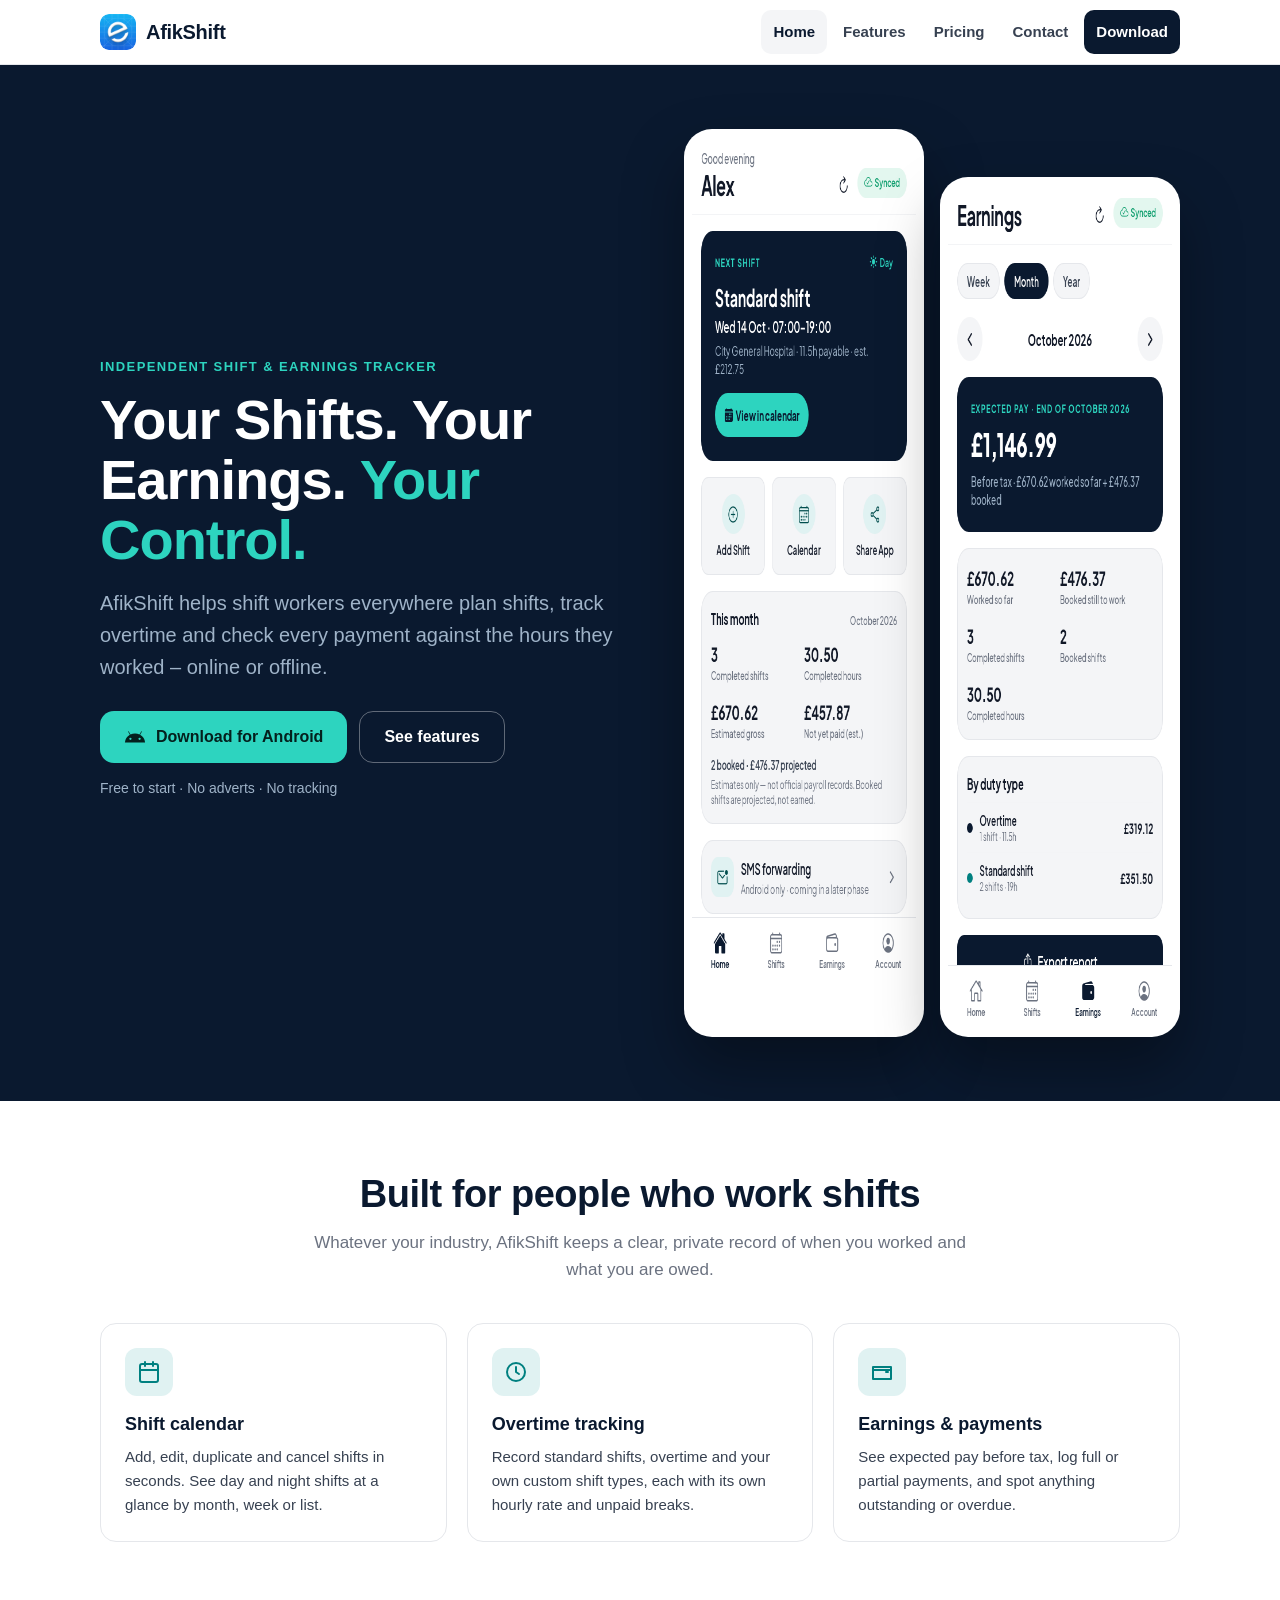
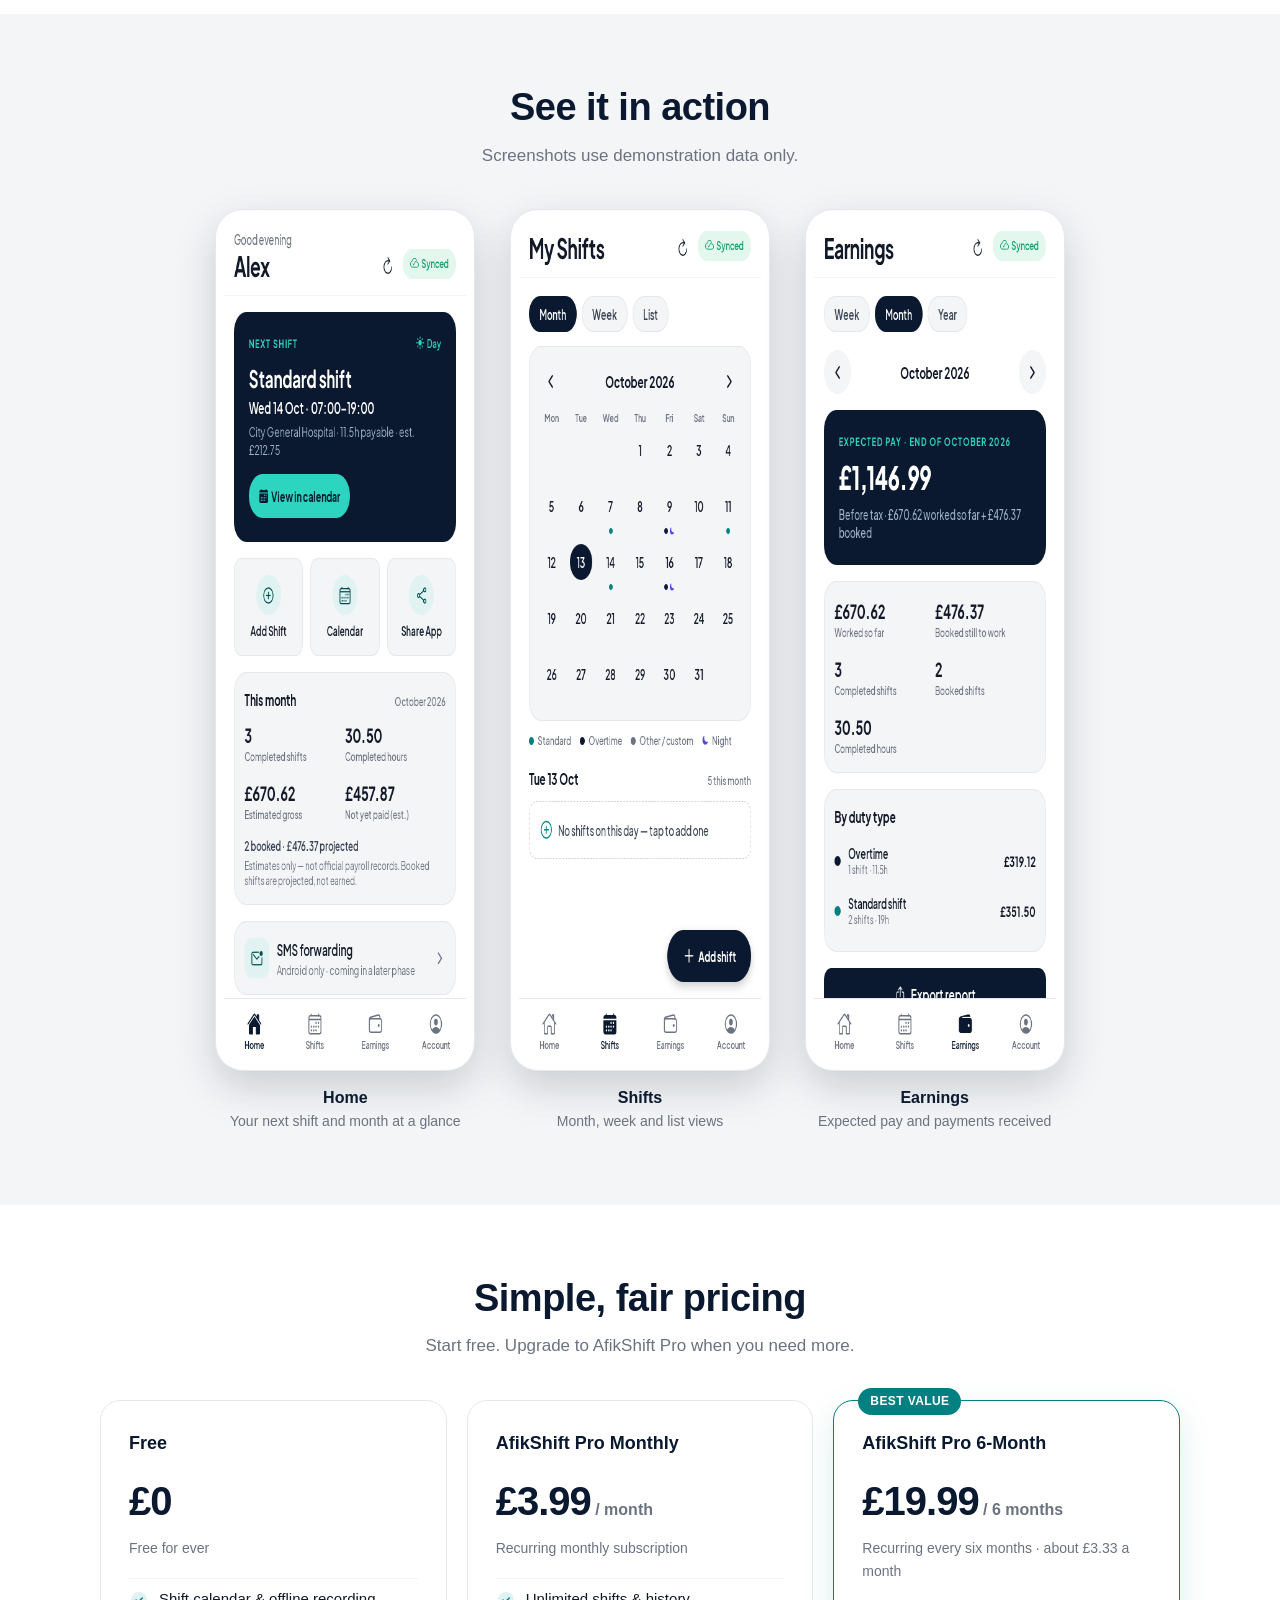
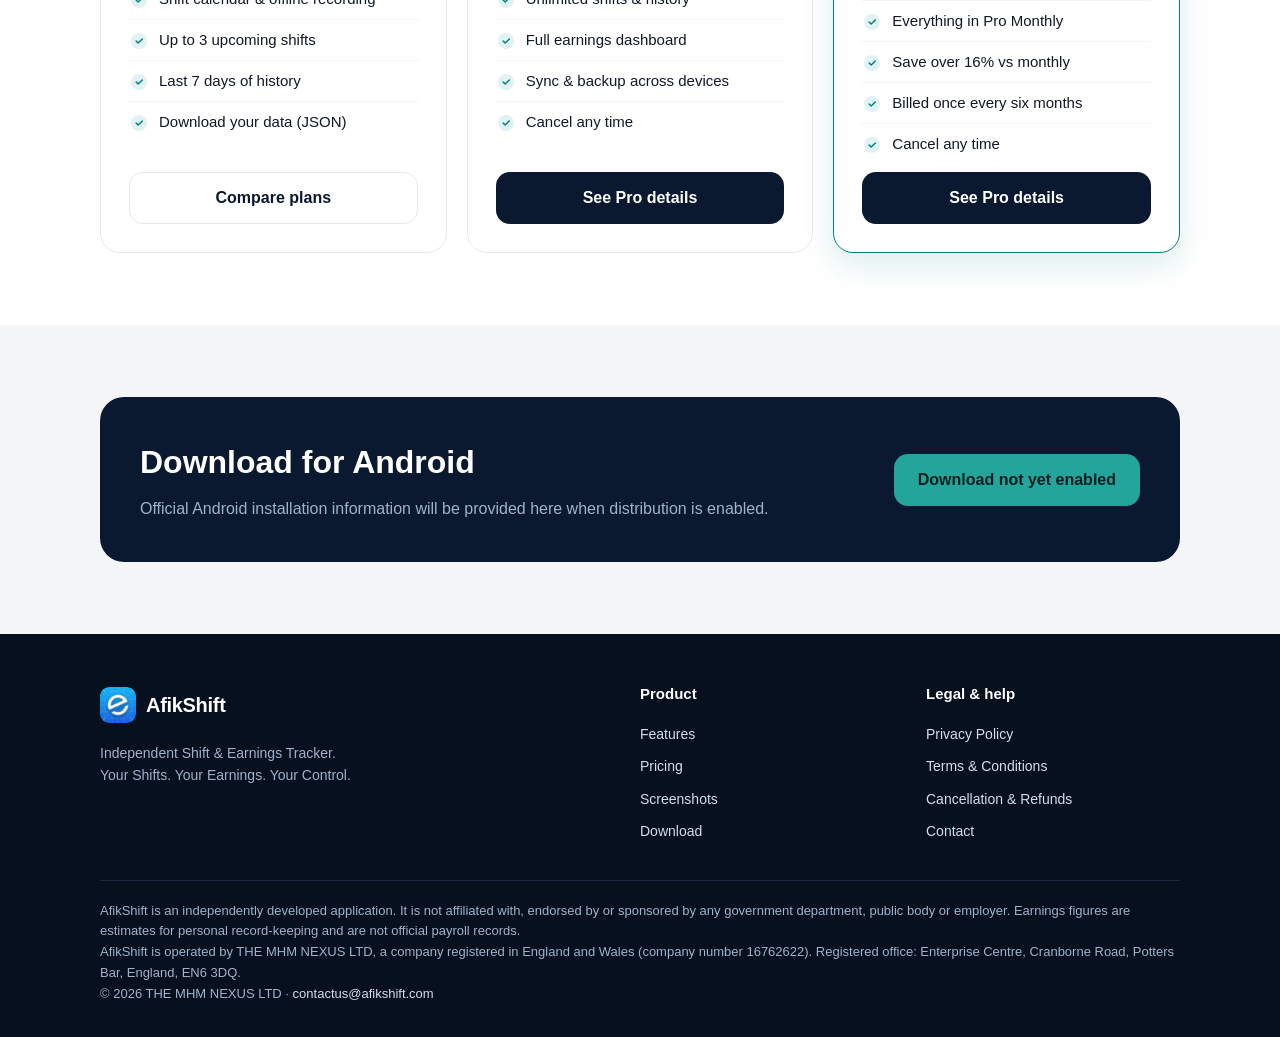
==== index.html @ 7e2aba59 "Add files via upload" ====
<!doctype html>
<html lang="en-GB">
<head>
<meta charset="utf-8">
<meta name="viewport" content="width=device-width,initial-scale=1">
<title>AfikShift – Independent Shift &amp; Earnings Tracker</title>
<meta name="description" content="AfikShift is an independent shift and earnings tracker for shift workers worldwide. Plan shifts, track overtime and reconcile what you have been paid.">
<meta name="theme-color" content="#0A192F">
<meta property="og:title" content="AfikShift – Your Shifts. Your Earnings. Your Control.">
<meta property="og:description" content="Independent shift and earnings tracker for shift workers worldwide.">
<meta property="og:image" content="https://afikshift.com/img/icon.png">
<link rel="canonical" href="https://afikshift.com/">
<link rel="icon" href="img/icon.png">
<link rel="stylesheet" href="assets/style.css">
</head>
<body data-page="home">
<header id="site-header"></header>

<section class="hero">
  <div class="wrap">
    <div>
      <span class="eyebrow">Independent shift &amp; earnings tracker</span>
      <h1>Your Shifts. Your Earnings. <span>Your Control.</span></h1>
      <p class="lead">AfikShift helps shift workers everywhere plan shifts, track overtime and check every payment against the hours they worked – online or offline.</p>
      <div class="actions">
        <a class="btn btn-teal" href="#download" data-testid="hero-download"><svg viewBox="0 0 24 24" fill="currentColor"><path d="M17.6 9.48l1.84-3.18a.38.38 0 10-.66-.38l-1.86 3.22A11.4 11.4 0 0012 8.1c-1.77 0-3.45.39-4.92 1.04L5.22 5.92a.38.38 0 10-.66.38L6.4 9.48A10.8 10.8 0 001 18h22a10.8 10.8 0 00-5.4-8.52zM7 15.25a1.25 1.25 0 110-2.5 1.25 1.25 0 010 2.5zm10 0a1.25 1.25 0 110-2.5 1.25 1.25 0 010 2.5z"/></svg>Download for Android</a>
        <a class="btn btn-ghost" href="features.html">See features</a>
      </div>
      <p class="small">Free to start · No adverts · No tracking</p>
    </div>
    <div class="phones" aria-hidden="true">
      <div class="phone"><img src="img/screen-home.png" alt="" width="390" height="844"></div>
      <div class="phone"><img src="img/screen-earnings.png" alt="" width="390" height="844"></div>
    </div>
  </div>
</section>

<section class="block">
  <div class="wrap">
    <div class="head"><h2>Built for people who work shifts</h2><p>Whatever your industry, AfikShift keeps a clear, private record of when you worked and what you are owed.</p></div>
    <div class="grid">
      <div class="card"><div class="ico"><svg viewBox="0 0 24 24" fill="none" stroke="currentColor" stroke-width="2" stroke-linecap="round" stroke-linejoin="round"><rect x="3" y="4" width="18" height="18" rx="2"/><path d="M16 2v4M8 2v4M3 10h18"/></svg></div><h3>Shift calendar</h3><p>Add, edit, duplicate and cancel shifts in seconds. See day and night shifts at a glance by month, week or list.</p></div>
      <div class="card"><div class="ico"><svg viewBox="0 0 24 24" fill="none" stroke="currentColor" stroke-width="2" stroke-linecap="round" stroke-linejoin="round"><circle cx="12" cy="12" r="9"/><path d="M12 7v5l3 2"/></svg></div><h3>Overtime tracking</h3><p>Record standard shifts, overtime and your own custom shift types, each with its own hourly rate and unpaid breaks.</p></div>
      <div class="card"><div class="ico"><svg viewBox="0 0 24 24" fill="none" stroke="currentColor" stroke-width="2" stroke-linecap="round" stroke-linejoin="round"><path d="M3 7h18v12H3z"/><path d="M16 12h2M3 10h18"/></svg></div><h3>Earnings &amp; payments</h3><p>See expected pay before tax, log full or partial payments, and spot anything outstanding or overdue.</p></div>
    </div>
  </div>
</section>

<section class="block alt" id="screens">
  <div class="wrap">
    <div class="head"><h2>See it in action</h2><p>Screenshots use demonstration data only.</p></div>
    <div class="shots">
      <figure><div class="phone"><img src="img/screen-home.png" alt="AfikShift home screen showing the next shift and this month's summary" loading="lazy" width="390" height="844"></div><figcaption>Home<span>Your next shift and month at a glance</span></figcaption></figure>
      <figure><div class="phone"><img src="img/screen-shifts.png" alt="AfikShift shift calendar in month view" loading="lazy" width="390" height="844"></div><figcaption>Shifts<span>Month, week and list views</span></figcaption></figure>
      <figure><div class="phone"><img src="img/screen-earnings.png" alt="AfikShift earnings dashboard with expected pay" loading="lazy" width="390" height="844"></div><figcaption>Earnings<span>Expected pay and payments received</span></figcaption></figure>
    </div>
  </div>
</section>

<section class="block">
  <div class="wrap">
    <div class="head"><h2>Simple, fair pricing</h2><p>Start free. Upgrade to AfikShift Pro when you need more.</p></div>
    <div class="plans">
      <div class="plan"><h3>Free</h3><p class="price">£0</p><p class="per">Free for ever</p><ul><li>Shift calendar &amp; offline recording</li><li>Up to 3 upcoming shifts</li><li>Last 7 days of history</li><li>Download your data (JSON)</li></ul><a class="btn btn-line" href="pricing.html">Compare plans</a></div>
      <div class="plan"><h3>AfikShift Pro Monthly</h3><p class="price">£3.99<small> / month</small></p><p class="per">Recurring monthly subscription</p><ul><li>Unlimited shifts &amp; history</li><li>Full earnings dashboard</li><li>Sync &amp; backup across devices</li><li>Cancel any time</li></ul><a class="btn btn-navy" href="pricing.html">See Pro details</a></div>
      <div class="plan best"><span class="badge">BEST VALUE</span><h3>AfikShift Pro 6-Month</h3><p class="price">£19.99<small> / 6 months</small></p><p class="per">Recurring every six months · about £3.33 a month</p><ul><li>Everything in Pro Monthly</li><li>Save over 16% vs monthly</li><li>Billed once every six months</li><li>Cancel any time</li></ul><a class="btn btn-navy" href="pricing.html">See Pro details</a></div>
    </div>
  </div>
</section>

<section class="block alt" id="download">
  <div class="wrap">
    <div class="band">
      <div><h2>Download for Android</h2><p>Official Android installation information will be provided here when distribution is enabled.</p></div>
      <span class="btn btn-teal" aria-disabled="true" data-testid="download-coming-soon">Download not yet enabled</span>
    </div>
  </div>
</section>

<footer id="site-footer"></footer>
<script src="assets/site.js"></script>
</body>
</html>
---- assets/style.css ----
:root{--navy:#0A192F;--teal:#008080;--teal-l:#2DD4BF;--teal-s:#E0F2F2;--ink:#111827;--ink2:#374151;--muted:#6B7280;--bg:#F4F5F7;--line:#E5E7EB;--hero-muted:#9FB3C8;--r:16px}
*{box-sizing:border-box}
html{scroll-behavior:smooth}
body{margin:0;font-family:-apple-system,BlinkMacSystemFont,"Segoe UI",Roboto,Helvetica,Arial,sans-serif;color:var(--ink);background:#fff;line-height:1.6;-webkit-font-smoothing:antialiased}
a{color:var(--teal)}
img{max-width:100%;display:block}
.wrap{max-width:1120px;margin:0 auto;padding:0 20px}
.draft{background:#FEF3E2;color:#7C2D12;text-align:center;font-size:14px;padding:8px 16px;font-weight:600}

/* Header */
.nav{position:sticky;top:0;z-index:10;background:rgba(255,255,255,.96);backdrop-filter:blur(8px);border-bottom:1px solid var(--line)}
.nav .wrap{display:flex;align-items:center;justify-content:space-between;min-height:64px;gap:16px}
.logo{display:flex;align-items:center;gap:10px;text-decoration:none;color:var(--navy);font-weight:800;font-size:20px;letter-spacing:-.3px}
.logo img{width:36px;height:36px;border-radius:9px}
.menu{display:flex;gap:4px;align-items:center}
.menu a{text-decoration:none;color:var(--ink2);font-weight:600;font-size:15px;padding:10px 12px;border-radius:10px}
.menu a:hover,.menu a[aria-current=page]{color:var(--navy);background:var(--bg)}
.menu a.cta{background:var(--navy);color:#fff}
.burger{display:none;background:none;border:0;width:48px;height:48px;border-radius:10px;cursor:pointer;color:var(--navy)}
.burger svg{width:26px;height:26px}
@media (max-width:820px){
 .burger{display:block}
 .menu{display:none;position:absolute;left:0;right:0;top:64px;background:#fff;flex-direction:column;align-items:stretch;padding:8px 16px 16px;border-bottom:1px solid var(--line)}
 .menu.open{display:flex}
 .menu a{padding:14px 12px;font-size:16px}
}

/* Buttons */
.btn{display:inline-flex;align-items:center;justify-content:center;gap:10px;min-height:52px;padding:0 24px;border-radius:14px;font-weight:700;font-size:16px;text-decoration:none;border:0;cursor:pointer}
.btn svg{width:22px;height:22px}
.btn-teal{background:var(--teal-l);color:#04201D}
.btn-navy{background:var(--navy);color:#fff}
.btn-ghost{background:transparent;color:#fff;border:1.5px solid rgba(255,255,255,.35)}
.btn-line{background:#fff;color:var(--navy);border:1.5px solid var(--line)}
.btn[aria-disabled=true]{opacity:.75;cursor:default}

/* Hero */
.hero{background:var(--navy);color:#fff;overflow:hidden}
.hero .wrap{display:grid;grid-template-columns:1.1fr .9fr;gap:40px;align-items:center;padding-top:64px;padding-bottom:64px}
.eyebrow{display:inline-block;color:var(--teal-l);font-weight:700;letter-spacing:1.4px;text-transform:uppercase;font-size:13px;margin-bottom:12px}
.hero h1{font-size:clamp(34px,6vw,56px);line-height:1.08;margin:0 0 16px;letter-spacing:-1px}
.hero h1 span{color:var(--teal-l)}
.hero p.lead{color:var(--hero-muted);font-size:clamp(17px,2.2vw,20px);margin:0 0 28px;max-width:560px}
.actions{display:flex;gap:12px;flex-wrap:wrap}
.hero .small{color:var(--hero-muted);font-size:14px;margin-top:14px}
.phones{display:flex;justify-content:center;gap:16px}
.phone{background:#fff;border-radius:28px;padding:8px;box-shadow:0 30px 60px rgba(0,0,0,.35);width:240px}
.phone img{border-radius:22px}
.phones .phone:nth-child(2){margin-top:48px}
@media (max-width:820px){
 .hero .wrap{grid-template-columns:1fr;padding-top:40px;padding-bottom:40px}
 .phone{width:44vw;max-width:220px;border-radius:22px;padding:6px}
 .phone img{border-radius:17px}
}

/* Sections */
section.block{padding:72px 0}
section.alt{background:var(--bg)}
.head{text-align:center;max-width:680px;margin:0 auto 40px}
.head h2{font-size:clamp(28px,4vw,38px);line-height:1.15;margin:0 0 12px;color:var(--navy);letter-spacing:-.5px}
.head p{color:var(--muted);font-size:17px;margin:0}
.grid{display:grid;grid-template-columns:repeat(3,1fr);gap:20px}
.card{background:#fff;border:1px solid var(--line);border-radius:var(--r);padding:24px}
.card h3{margin:14px 0 6px;font-size:18px;color:var(--navy)}
.card p{margin:0;color:var(--ink2);font-size:15px}
.ico{width:48px;height:48px;border-radius:12px;background:var(--teal-s);color:var(--teal);display:flex;align-items:center;justify-content:center}
.ico svg{width:24px;height:24px}
@media (max-width:900px){.grid{grid-template-columns:repeat(2,1fr)}}
@media (max-width:600px){.grid{grid-template-columns:1fr}section.block{padding:52px 0}}

/* Screens */
.shots{display:grid;grid-template-columns:repeat(3,1fr);gap:24px;max-width:860px;margin:0 auto}
.shots figure{margin:0;text-align:center}
.shots .phone{width:100%;max-width:260px;margin:0 auto;box-shadow:0 16px 40px rgba(10,25,47,.18);border:1px solid var(--line)}
.shots figcaption{margin-top:14px;font-weight:700;color:var(--navy)}
.shots figcaption span{display:block;font-weight:400;color:var(--muted);font-size:14px}
@media (max-width:700px){.shots{grid-template-columns:1fr;gap:36px}}

/* Pricing */
.plans{display:grid;grid-template-columns:repeat(3,1fr);gap:20px;align-items:stretch}
.plan{background:#fff;border:1.5px solid var(--line);border-radius:20px;padding:28px;display:flex;flex-direction:column}
.plan.best{border-color:var(--teal);box-shadow:0 12px 32px rgba(0,128,128,.14);position:relative}
.badge{position:absolute;top:-13px;left:24px;background:var(--teal);color:#fff;font-size:12px;font-weight:700;padding:4px 12px;border-radius:999px;letter-spacing:.4px}
.plan h3{margin:0;font-size:18px;color:var(--navy)}
.price{font-size:40px;font-weight:800;color:var(--navy);margin:12px 0 0;letter-spacing:-1px}
.price small{font-size:16px;font-weight:600;color:var(--muted);letter-spacing:0}
.per{color:var(--muted);font-size:14px;margin:4px 0 18px}
.plan ul{list-style:none;padding:0;margin:0 0 8px;flex:1}
.plan li{padding:8px 0 8px 30px;position:relative;font-size:15px;border-top:1px solid var(--divider,#F3F4F6)}
.plan li::before{content:"";position:absolute;left:2px;top:13px;width:16px;height:16px;border-radius:50%;background:var(--teal-s) url("data:image/svg+xml,%3Csvg xmlns='http://www.w3.org/2000/svg' viewBox='0 0 24 24' fill='none' stroke='%23008080' stroke-width='3.5' stroke-linecap='round' stroke-linejoin='round'%3E%3Cpath d='M5 12l5 5L20 7'/%3E%3C/svg%3E") center/10px no-repeat}
@media (max-width:900px){.plans{grid-template-columns:1fr;max-width:460px;margin:0 auto}}
table.compare{width:100%;border-collapse:collapse;background:#fff;border-radius:var(--r);overflow:hidden;border:1px solid var(--line);font-size:15px}
.compare th,.compare td{padding:14px 16px;text-align:left;border-bottom:1px solid var(--line)}
.compare th{background:var(--navy);color:#fff;font-size:14px}
.compare td:not(:first-child),.compare th:not(:first-child){text-align:center}
.tablewrap{overflow-x:auto;margin-top:48px}

/* Download band */
.band{background:var(--navy);color:#fff;border-radius:24px;padding:40px;display:flex;align-items:center;justify-content:space-between;gap:24px;flex-wrap:wrap}
.band h2{margin:0 0 8px;font-size:clamp(24px,3.5vw,32px)}
.band p{margin:0;color:var(--hero-muted)}

/* Prose (legal) */
.page-hero{background:var(--navy);color:#fff;padding:48px 0 40px}
.page-hero h1{margin:0 0 8px;font-size:clamp(30px,5vw,44px);letter-spacing:-.6px}
.page-hero p{margin:0;color:var(--hero-muted)}
.prose{max-width:780px;margin:0 auto;padding:48px 20px 72px}
.prose h2{color:var(--navy);font-size:22px;margin:36px 0 10px}
.prose h3{color:var(--navy);font-size:17px;margin:24px 0 6px}
.prose p,.prose li{color:var(--ink2);font-size:16px}
.prose table{width:100%;border-collapse:collapse;font-size:15px;margin:12px 0}
.prose td,.prose th{border-bottom:1px solid var(--line);padding:10px 8px;text-align:left;vertical-align:top}
.todo{background:#FEF3E2;color:#7C2D12;padding:2px 6px;border-radius:6px;font-weight:600}
.callout{background:var(--teal-s);color:#004D4D;border-radius:14px;padding:16px 18px;margin:20px 0}
.callout.warn{background:#FEF3E2;color:#7C2D12}

/* Contact */
.contact-card{max-width:620px;margin:0 auto;text-align:center}
.contact-card .mail{font-size:clamp(20px,4vw,26px);font-weight:800;color:var(--navy);text-decoration:none;word-break:break-all}

/* Footer */
footer{background:#06101F;color:#9FB3C8;padding:48px 0 32px;font-size:14px}
footer .cols{display:grid;grid-template-columns:2fr 1fr 1fr;gap:32px}
footer h4{color:#fff;margin:0 0 12px;font-size:15px}
footer a{color:#CFE0EC;text-decoration:none;display:block;padding:5px 0}
footer a:hover{color:#fff}
footer .logo{color:#fff;margin-bottom:12px}
footer .legal{border-top:1px solid #1C2840;margin-top:32px;padding-top:20px;font-size:13px;line-height:1.6}
@media (max-width:700px){footer .cols{grid-template-columns:1fr 1fr}footer .cols>div:first-child{grid-column:1/-1}}
:focus-visible{outline:3px solid var(--teal-l);outline-offset:2px}
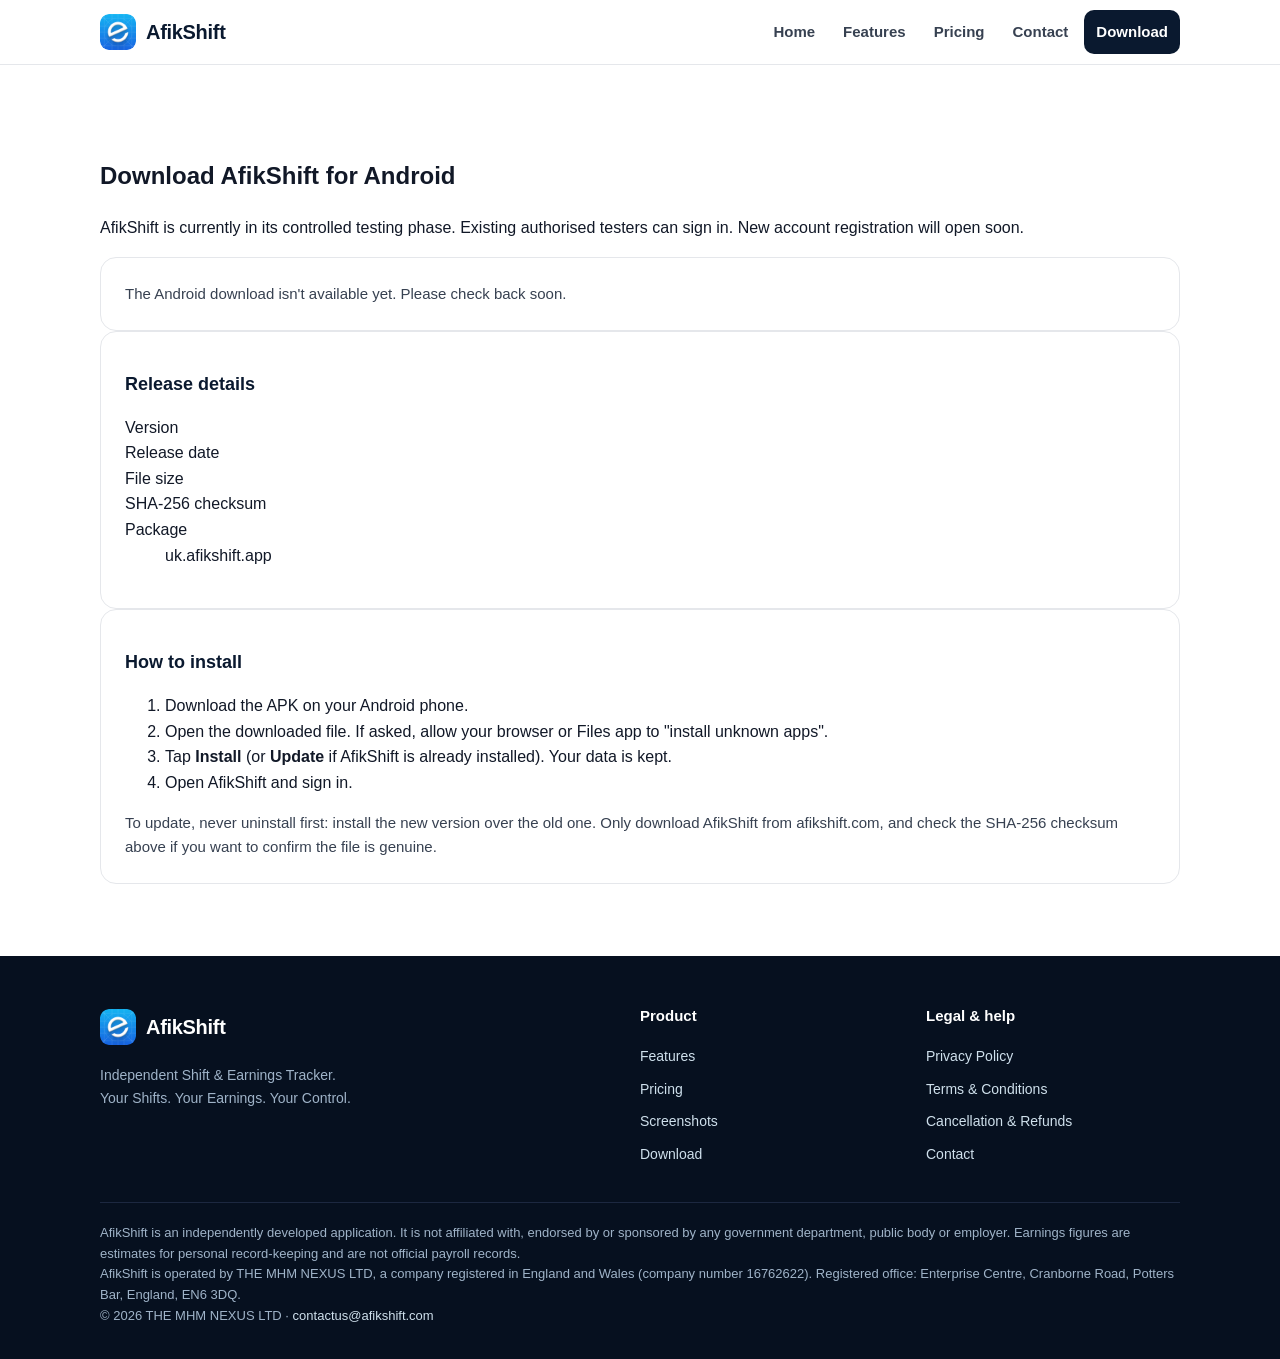
==== commit 42309379: "Add files via upload" ====
--- a/index.html
+++ b/index.html
@@ -3,81 +3,55 @@
 <head>
 <meta charset="utf-8">
 <meta name="viewport" content="width=device-width,initial-scale=1">
-<title>AfikShift – Independent Shift &amp; Earnings Tracker</title>
-<meta name="description" content="AfikShift is an independent shift and earnings tracker for shift workers worldwide. Plan shifts, track overtime and reconcile what you have been paid.">
-<meta name="theme-color" content="#0A192F">
-<meta property="og:title" content="AfikShift – Your Shifts. Your Earnings. Your Control.">
-<meta property="og:description" content="Independent shift and earnings tracker for shift workers worldwide.">
-<meta property="og:image" content="https://afikshift.com/img/icon.png">
-<link rel="canonical" href="https://afikshift.com/">
-<link rel="icon" href="img/icon.png">
-<link rel="stylesheet" href="assets/style.css">
+<title>Download AfikShift for Android</title>
+<meta name="description" content="Download the official AfikShift Android app (APK) directly from afikshift.com.">
+<link rel="canonical" href="https://afikshift.com/download/android">
+<link rel="icon" href="/img/icon.png">
+<link rel="stylesheet" href="/assets/style.css">
 </head>
-<body data-page="home">
+<body>
 <header id="site-header"></header>
 
-<section class="hero">
-  <div class="wrap">
-    <div>
-      <span class="eyebrow">Independent shift &amp; earnings tracker</span>
-      <h1>Your Shifts. Your Earnings. <span>Your Control.</span></h1>
-      <p class="lead">AfikShift helps shift workers everywhere plan shifts, track overtime and check every payment against the hours they worked – online or offline.</p>
-      <div class="actions">
-        <a class="btn btn-teal" href="#download" data-testid="hero-download"><svg viewBox="0 0 24 24" fill="currentColor"><path d="M17.6 9.48l1.84-3.18a.38.38 0 10-.66-.38l-1.86 3.22A11.4 11.4 0 0012 8.1c-1.77 0-3.45.39-4.92 1.04L5.22 5.92a.38.38 0 10-.66.38L6.4 9.48A10.8 10.8 0 001 18h22a10.8 10.8 0 00-5.4-8.52zM7 15.25a1.25 1.25 0 110-2.5 1.25 1.25 0 010 2.5zm10 0a1.25 1.25 0 110-2.5 1.25 1.25 0 010 2.5z"/></svg>Download for Android</a>
-        <a class="btn btn-ghost" href="features.html">See features</a>
-      </div>
-      <p class="small">Free to start · No adverts · No tracking</p>
+<section class="block" data-testid="android-download-page">
+  <div class="wrap narrow">
+    <h1 class="dl-title">Download AfikShift for Android</h1>
+    <p class="notice" data-testid="testing-notice">AfikShift is currently in its controlled testing phase. Existing authorised testers can sign in. New account registration will open soon.</p>
+
+    <div class="card dl-card" data-when-published hidden>
+      <p class="dl-status">AfikShift v<span data-r="version"></span> for Android · <span data-r="file_size"></span></p>
+      <a class="btn btn-teal dl-btn" data-r-href href="#" data-testid="manual-download">Download APK</a>
+      <p class="dl-small">Tap the button to start the download.</p>
     </div>
-    <div class="phones" aria-hidden="true">
-      <div class="phone"><img src="img/screen-home.png" alt="" width="390" height="844"></div>
-      <div class="phone"><img src="img/screen-earnings.png" alt="" width="390" height="844"></div>
+    <div class="card dl-card" data-when-unpublished data-testid="download-unavailable">
+      <p class="dl-status">The Android download isn't available yet. Please check back soon.</p>
     </div>
-  </div>
-</section>
 
-<section class="block">
-  <div class="wrap">
-    <div class="head"><h2>Built for people who work shifts</h2><p>Whatever your industry, AfikShift keeps a clear, private record of when you worked and what you are owed.</p></div>
-    <div class="grid">
-      <div class="card"><div class="ico"><svg viewBox="0 0 24 24" fill="none" stroke="currentColor" stroke-width="2" stroke-linecap="round" stroke-linejoin="round"><rect x="3" y="4" width="18" height="18" rx="2"/><path d="M16 2v4M8 2v4M3 10h18"/></svg></div><h3>Shift calendar</h3><p>Add, edit, duplicate and cancel shifts in seconds. See day and night shifts at a glance by month, week or list.</p></div>
-      <div class="card"><div class="ico"><svg viewBox="0 0 24 24" fill="none" stroke="currentColor" stroke-width="2" stroke-linecap="round" stroke-linejoin="round"><circle cx="12" cy="12" r="9"/><path d="M12 7v5l3 2"/></svg></div><h3>Overtime tracking</h3><p>Record standard shifts, overtime and your own custom shift types, each with its own hourly rate and unpaid breaks.</p></div>
-      <div class="card"><div class="ico"><svg viewBox="0 0 24 24" fill="none" stroke="currentColor" stroke-width="2" stroke-linecap="round" stroke-linejoin="round"><path d="M3 7h18v12H3z"/><path d="M16 12h2M3 10h18"/></svg></div><h3>Earnings &amp; payments</h3><p>See expected pay before tax, log full or partial payments, and spot anything outstanding or overdue.</p></div>
+    <div class="card dl-card">
+      <h3>Release details</h3>
+      <dl class="dl-meta">
+        <dt>Version</dt><dd data-r="version" data-testid="rel-version"></dd>
+        <dt>Release date</dt><dd data-r="release_date" data-testid="rel-date"></dd>
+        <dt>File size</dt><dd data-r="file_size" data-testid="rel-size"></dd>
+        <dt>SHA-256 checksum</dt><dd class="mono" data-r="sha256" data-testid="rel-sha"></dd>
+        <dt>Package</dt><dd class="mono">uk.afikshift.app</dd>
+      </dl>
     </div>
-  </div>
-</section>
 
-<section class="block alt" id="screens">
-  <div class="wrap">
-    <div class="head"><h2>See it in action</h2><p>Screenshots use demonstration data only.</p></div>
-    <div class="shots">
-      <figure><div class="phone"><img src="img/screen-home.png" alt="AfikShift home screen showing the next shift and this month's summary" loading="lazy" width="390" height="844"></div><figcaption>Home<span>Your next shift and month at a glance</span></figcaption></figure>
-      <figure><div class="phone"><img src="img/screen-shifts.png" alt="AfikShift shift calendar in month view" loading="lazy" width="390" height="844"></div><figcaption>Shifts<span>Month, week and list views</span></figcaption></figure>
-      <figure><div class="phone"><img src="img/screen-earnings.png" alt="AfikShift earnings dashboard with expected pay" loading="lazy" width="390" height="844"></div><figcaption>Earnings<span>Expected pay and payments received</span></figcaption></figure>
-    </div>
-  </div>
-</section>
-
-<section class="block">
-  <div class="wrap">
-    <div class="head"><h2>Simple, fair pricing</h2><p>Start free. Upgrade to AfikShift Pro when you need more.</p></div>
-    <div class="plans">
-      <div class="plan"><h3>Free</h3><p class="price">£0</p><p class="per">Free for ever</p><ul><li>Shift calendar &amp; offline recording</li><li>Up to 3 upcoming shifts</li><li>Last 7 days of history</li><li>Download your data (JSON)</li></ul><a class="btn btn-line" href="pricing.html">Compare plans</a></div>
-      <div class="plan"><h3>AfikShift Pro Monthly</h3><p class="price">£3.99<small> / month</small></p><p class="per">Recurring monthly subscription</p><ul><li>Unlimited shifts &amp; history</li><li>Full earnings dashboard</li><li>Sync &amp; backup across devices</li><li>Cancel any time</li></ul><a class="btn btn-navy" href="pricing.html">See Pro details</a></div>
-      <div class="plan best"><span class="badge">BEST VALUE</span><h3>AfikShift Pro 6-Month</h3><p class="price">£19.99<small> / 6 months</small></p><p class="per">Recurring every six months · about £3.33 a month</p><ul><li>Everything in Pro Monthly</li><li>Save over 16% vs monthly</li><li>Billed once every six months</li><li>Cancel any time</li></ul><a class="btn btn-navy" href="pricing.html">See Pro details</a></div>
-    </div>
-  </div>
-</section>
-
-<section class="block alt" id="download">
-  <div class="wrap">
-    <div class="band">
-      <div><h2>Download for Android</h2><p>Official Android installation information will be provided here when distribution is enabled.</p></div>
-      <span class="btn btn-teal" aria-disabled="true" data-testid="download-coming-soon">Download not yet enabled</span>
+    <div class="card dl-card">
+      <h3>How to install</h3>
+      <ol class="dl-steps">
+        <li>Download the APK on your Android phone.</li>
+        <li>Open the downloaded file. If asked, allow your browser or Files app to "install unknown apps".</li>
+        <li>Tap <strong>Install</strong> (or <strong>Update</strong> if AfikShift is already installed). Your data is kept.</li>
+        <li>Open AfikShift and sign in.</li>
+      </ol>
+      <p class="dl-small">To update, never uninstall first: install the new version over the old one. Only download AfikShift from afikshift.com, and check the SHA-256 checksum above if you want to confirm the file is genuine.</p>
     </div>
   </div>
 </section>
 
 <footer id="site-footer"></footer>
-<script src="assets/site.js"></script>
+<script src="/assets/site.js"></script>
+<script src="/assets/release.js"></script>
 </body>
 </html>
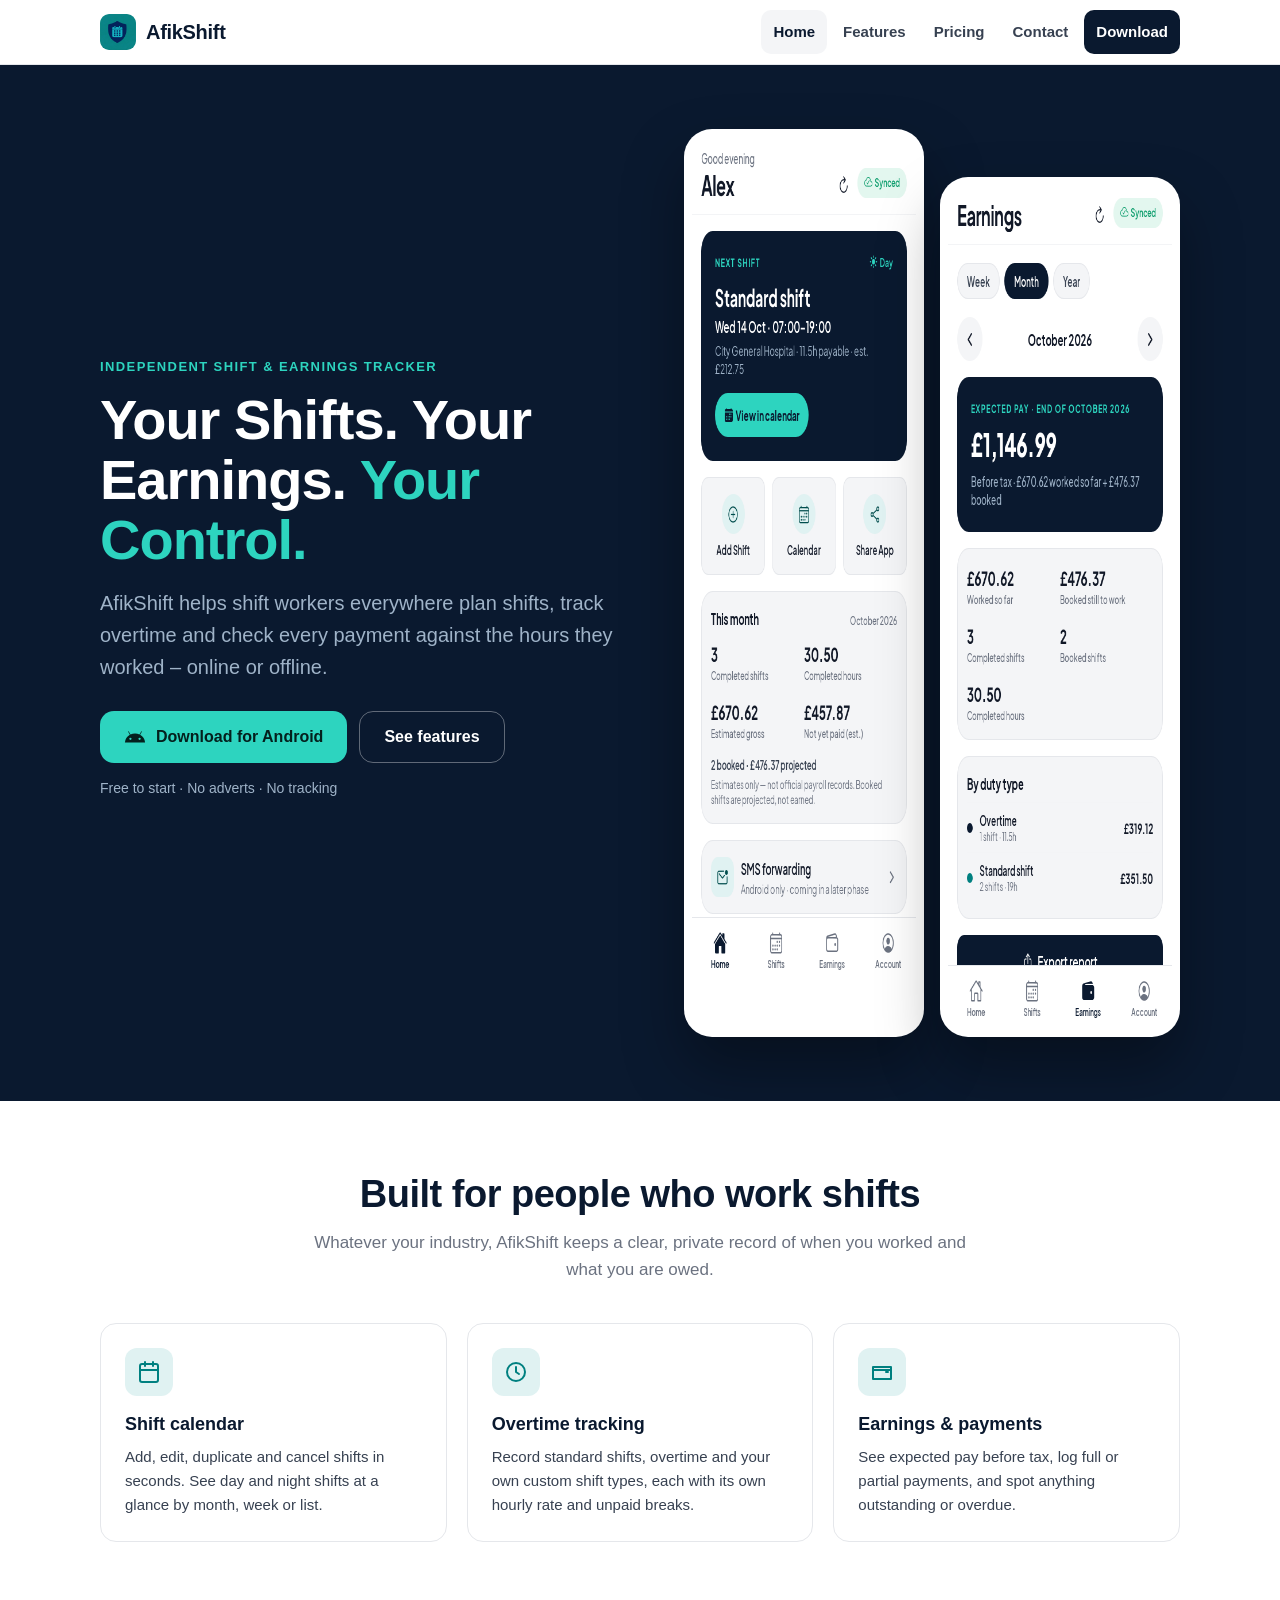
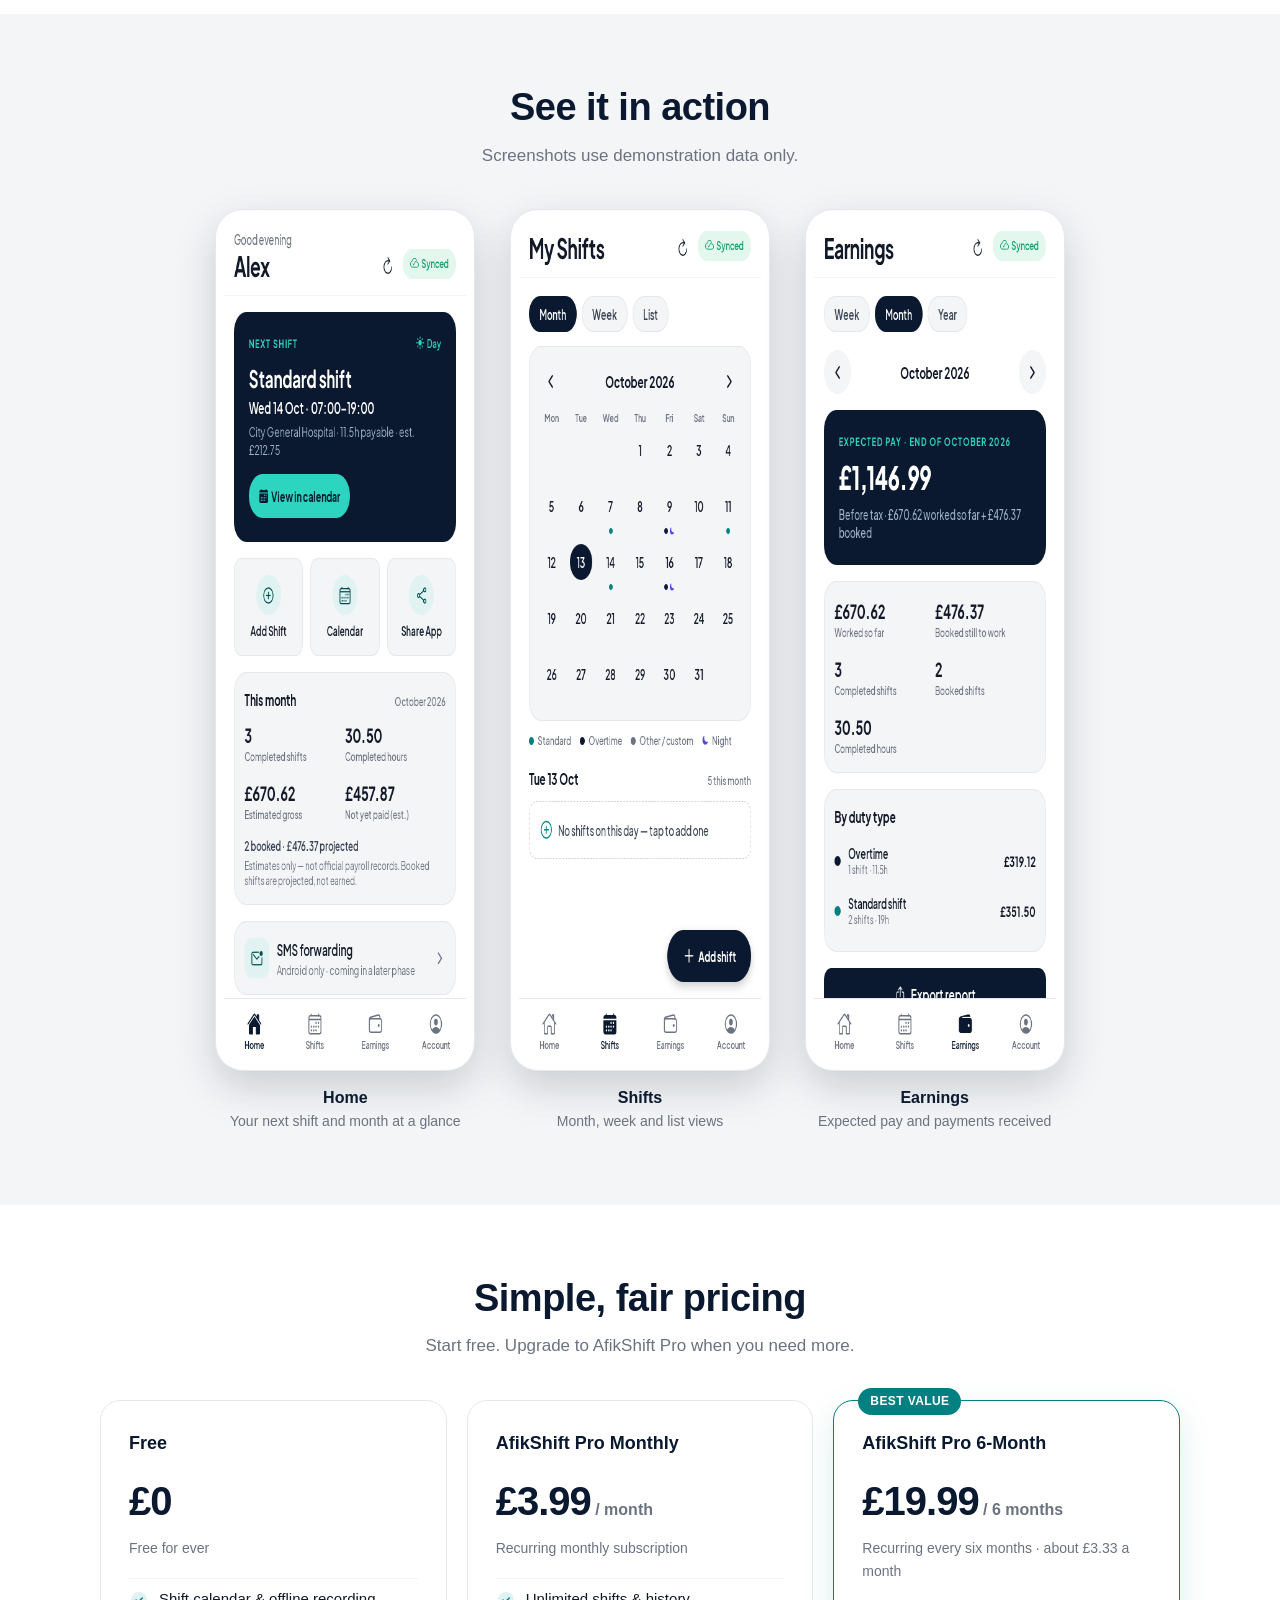
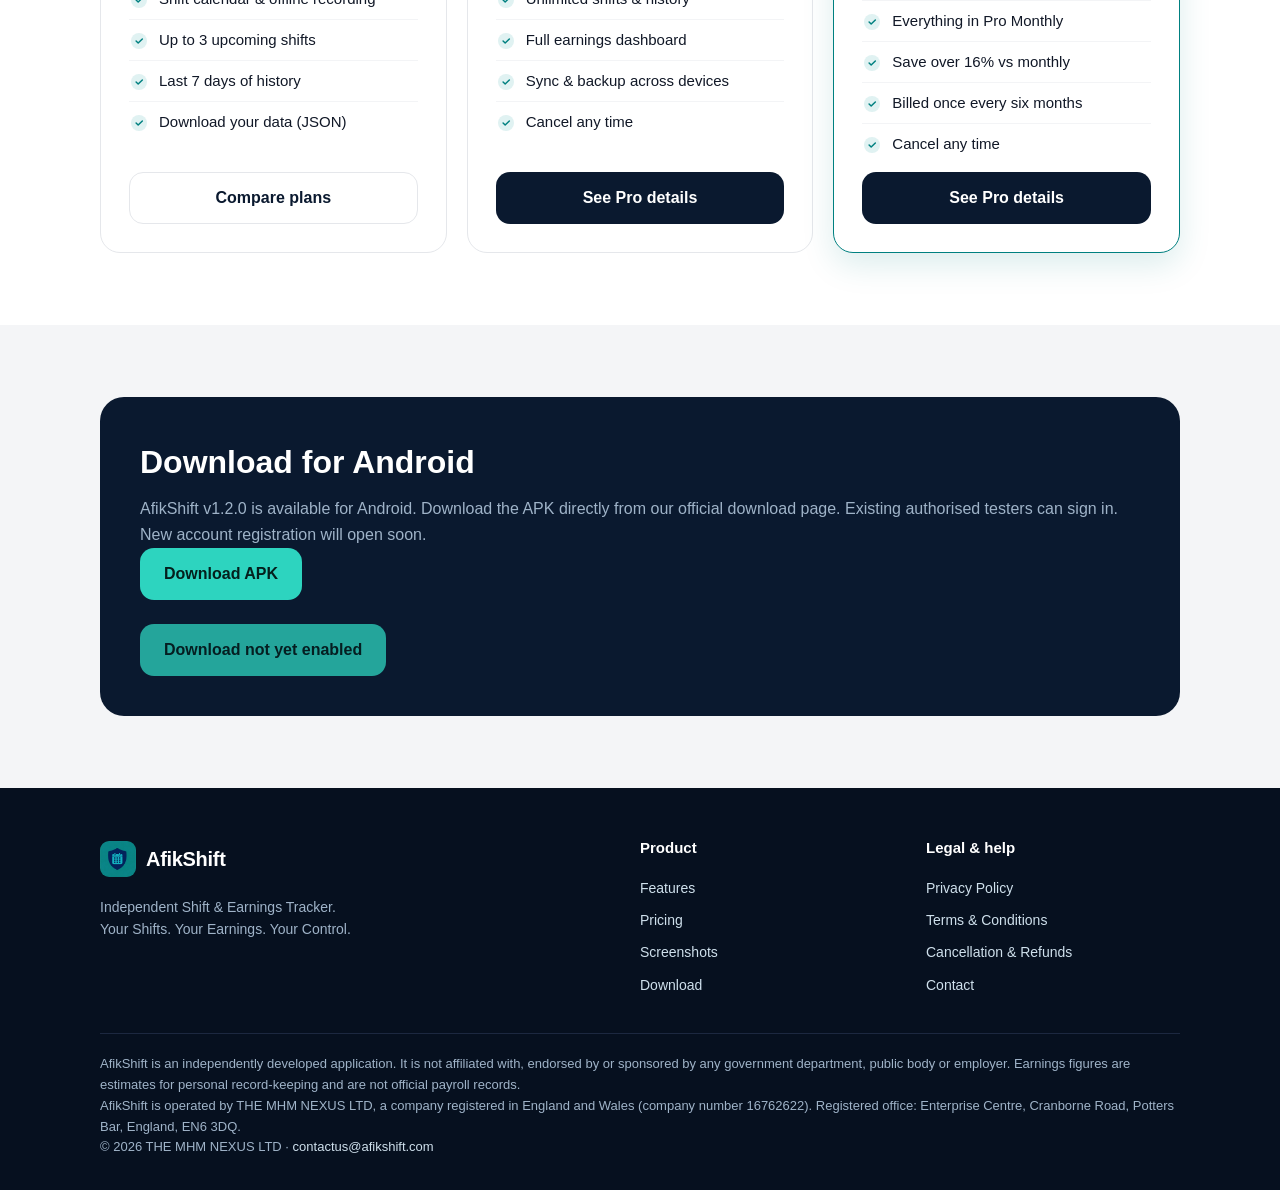
==== commit 5f670628: "Restore AfikShift homepage and update Android download links" ====
--- a/index.html
+++ b/index.html
@@ -3,55 +3,81 @@
 <head>
 <meta charset="utf-8">
 <meta name="viewport" content="width=device-width,initial-scale=1">
-<title>Download AfikShift for Android</title>
-<meta name="description" content="Download the official AfikShift Android app (APK) directly from afikshift.com.">
-<link rel="canonical" href="https://afikshift.com/download/android">
-<link rel="icon" href="/img/icon.png">
-<link rel="stylesheet" href="/assets/style.css">
+<title>AfikShift – Independent Shift &amp; Earnings Tracker</title>
+<meta name="description" content="AfikShift is an independent shift and earnings tracker for shift workers worldwide. Plan shifts, track overtime and reconcile what you have been paid.">
+<meta name="theme-color" content="#0A192F">
+<meta property="og:title" content="AfikShift – Your Shifts. Your Earnings. Your Control.">
+<meta property="og:description" content="Independent shift and earnings tracker for shift workers worldwide.">
+<meta property="og:image" content="https://afikshift.com/img/icon.png">
+<link rel="canonical" href="https://afikshift.com/">
+<link rel="icon" href="img/icon.png">
+<link rel="stylesheet" href="assets/style.css">
 </head>
-<body>
+<body data-page="home">
 <header id="site-header"></header>
 
-<section class="block" data-testid="android-download-page">
-  <div class="wrap narrow">
-    <h1 class="dl-title">Download AfikShift for Android</h1>
-    <p class="notice" data-testid="testing-notice">AfikShift is currently in its controlled testing phase. Existing authorised testers can sign in. New account registration will open soon.</p>
+<section class="hero">
+  <div class="wrap">
+    <div>
+      <span class="eyebrow">Independent shift &amp; earnings tracker</span>
+      <h1>Your Shifts. Your Earnings. <span>Your Control.</span></h1>
+      <p class="lead">AfikShift helps shift workers everywhere plan shifts, track overtime and check every payment against the hours they worked – online or offline.</p>
+      <div class="actions">
+        <a class="btn btn-teal" href="/download/android/" data-testid="hero-download"><svg viewBox="0 0 24 24" fill="currentColor"><path d="M17.6 9.48l1.84-3.18a.38.38 0 10-.66-.38l-1.86 3.22A11.4 11.4 0 0012 8.1c-1.77 0-3.45.39-4.92 1.04L5.22 5.92a.38.38 0 10-.66.38L6.4 9.48A10.8 10.8 0 001 18h22a10.8 10.8 0 00-5.4-8.52zM7 15.25a1.25 1.25 0 110-2.5 1.25 1.25 0 010 2.5zm10 0a1.25 1.25 0 110-2.5 1.25 1.25 0 010 2.5z"/></svg>Download for Android</a>
+        <a class="btn btn-ghost" href="features.html">See features</a>
+      </div>
+      <p class="small">Free to start · No adverts · No tracking</p>
+    </div>
+    <div class="phones" aria-hidden="true">
+      <div class="phone"><img src="img/screen-home.png" alt="" width="390" height="844"></div>
+      <div class="phone"><img src="img/screen-earnings.png" alt="" width="390" height="844"></div>
+    </div>
+  </div>
+</section>
 
-    <div class="card dl-card" data-when-published hidden>
-      <p class="dl-status">AfikShift v<span data-r="version"></span> for Android · <span data-r="file_size"></span></p>
-      <a class="btn btn-teal dl-btn" data-r-href href="#" data-testid="manual-download">Download APK</a>
-      <p class="dl-small">Tap the button to start the download.</p>
+<section class="block">
+  <div class="wrap">
+    <div class="head"><h2>Built for people who work shifts</h2><p>Whatever your industry, AfikShift keeps a clear, private record of when you worked and what you are owed.</p></div>
+    <div class="grid">
+      <div class="card"><div class="ico"><svg viewBox="0 0 24 24" fill="none" stroke="currentColor" stroke-width="2" stroke-linecap="round" stroke-linejoin="round"><rect x="3" y="4" width="18" height="18" rx="2"/><path d="M16 2v4M8 2v4M3 10h18"/></svg></div><h3>Shift calendar</h3><p>Add, edit, duplicate and cancel shifts in seconds. See day and night shifts at a glance by month, week or list.</p></div>
+      <div class="card"><div class="ico"><svg viewBox="0 0 24 24" fill="none" stroke="currentColor" stroke-width="2" stroke-linecap="round" stroke-linejoin="round"><circle cx="12" cy="12" r="9"/><path d="M12 7v5l3 2"/></svg></div><h3>Overtime tracking</h3><p>Record standard shifts, overtime and your own custom shift types, each with its own hourly rate and unpaid breaks.</p></div>
+      <div class="card"><div class="ico"><svg viewBox="0 0 24 24" fill="none" stroke="currentColor" stroke-width="2" stroke-linecap="round" stroke-linejoin="round"><path d="M3 7h18v12H3z"/><path d="M16 12h2M3 10h18"/></svg></div><h3>Earnings &amp; payments</h3><p>See expected pay before tax, log full or partial payments, and spot anything outstanding or overdue.</p></div>
     </div>
-    <div class="card dl-card" data-when-unpublished data-testid="download-unavailable">
-      <p class="dl-status">The Android download isn't available yet. Please check back soon.</p>
+  </div>
+</section>
+
+<section class="block alt" id="screens">
+  <div class="wrap">
+    <div class="head"><h2>See it in action</h2><p>Screenshots use demonstration data only.</p></div>
+    <div class="shots">
+      <figure><div class="phone"><img src="img/screen-home.png" alt="AfikShift home screen showing the next shift and this month's summary" loading="lazy" width="390" height="844"></div><figcaption>Home<span>Your next shift and month at a glance</span></figcaption></figure>
+      <figure><div class="phone"><img src="img/screen-shifts.png" alt="AfikShift shift calendar in month view" loading="lazy" width="390" height="844"></div><figcaption>Shifts<span>Month, week and list views</span></figcaption></figure>
+      <figure><div class="phone"><img src="img/screen-earnings.png" alt="AfikShift earnings dashboard with expected pay" loading="lazy" width="390" height="844"></div><figcaption>Earnings<span>Expected pay and payments received</span></figcaption></figure>
     </div>
+  </div>
+</section>
 
-    <div class="card dl-card">
-      <h3>Release details</h3>
-      <dl class="dl-meta">
-        <dt>Version</dt><dd data-r="version" data-testid="rel-version"></dd>
-        <dt>Release date</dt><dd data-r="release_date" data-testid="rel-date"></dd>
-        <dt>File size</dt><dd data-r="file_size" data-testid="rel-size"></dd>
-        <dt>SHA-256 checksum</dt><dd class="mono" data-r="sha256" data-testid="rel-sha"></dd>
-        <dt>Package</dt><dd class="mono">uk.afikshift.app</dd>
-      </dl>
+<section class="block">
+  <div class="wrap">
+    <div class="head"><h2>Simple, fair pricing</h2><p>Start free. Upgrade to AfikShift Pro when you need more.</p></div>
+    <div class="plans">
+      <div class="plan"><h3>Free</h3><p class="price">£0</p><p class="per">Free for ever</p><ul><li>Shift calendar &amp; offline recording</li><li>Up to 3 upcoming shifts</li><li>Last 7 days of history</li><li>Download your data (JSON)</li></ul><a class="btn btn-line" href="pricing.html">Compare plans</a></div>
+      <div class="plan"><h3>AfikShift Pro Monthly</h3><p class="price">£3.99<small> / month</small></p><p class="per">Recurring monthly subscription</p><ul><li>Unlimited shifts &amp; history</li><li>Full earnings dashboard</li><li>Sync &amp; backup across devices</li><li>Cancel any time</li></ul><a class="btn btn-navy" href="pricing.html">See Pro details</a></div>
+      <div class="plan best"><span class="badge">BEST VALUE</span><h3>AfikShift Pro 6-Month</h3><p class="price">£19.99<small> / 6 months</small></p><p class="per">Recurring every six months · about £3.33 a month</p><ul><li>Everything in Pro Monthly</li><li>Save over 16% vs monthly</li><li>Billed once every six months</li><li>Cancel any time</li></ul><a class="btn btn-navy" href="pricing.html">See Pro details</a></div>
     </div>
+  </div>
+</section>
 
-    <div class="card dl-card">
-      <h3>How to install</h3>
-      <ol class="dl-steps">
-        <li>Download the APK on your Android phone.</li>
-        <li>Open the downloaded file. If asked, allow your browser or Files app to "install unknown apps".</li>
-        <li>Tap <strong>Install</strong> (or <strong>Update</strong> if AfikShift is already installed). Your data is kept.</li>
-        <li>Open AfikShift and sign in.</li>
-      </ol>
-      <p class="dl-small">To update, never uninstall first: install the new version over the old one. Only download AfikShift from afikshift.com, and check the SHA-256 checksum above if you want to confirm the file is genuine.</p>
+<section class="block alt" id="download">
+  <div class="wrap">
+    <div class="band">
+      <div><h2>Download for Android</h2><p>AfikShift v1.2.0 is available for Android. Download the APK directly from our official download page. Existing authorised testers can sign in. New account registration will open soon.</p><a class="btn btn-teal" href="/download/android/">Download APK</a></div>
+     <span class="btn btn-teal" aria-disabled="true" data-testid="download-coming-soon">Download not yet enabled</span>
     </div>
   </div>
 </section>
 
 <footer id="site-footer"></footer>
-<script src="/assets/site.js"></script>
-<script src="/assets/release.js"></script>
+<script src="assets/site.js"></script>
 </body>
 </html>
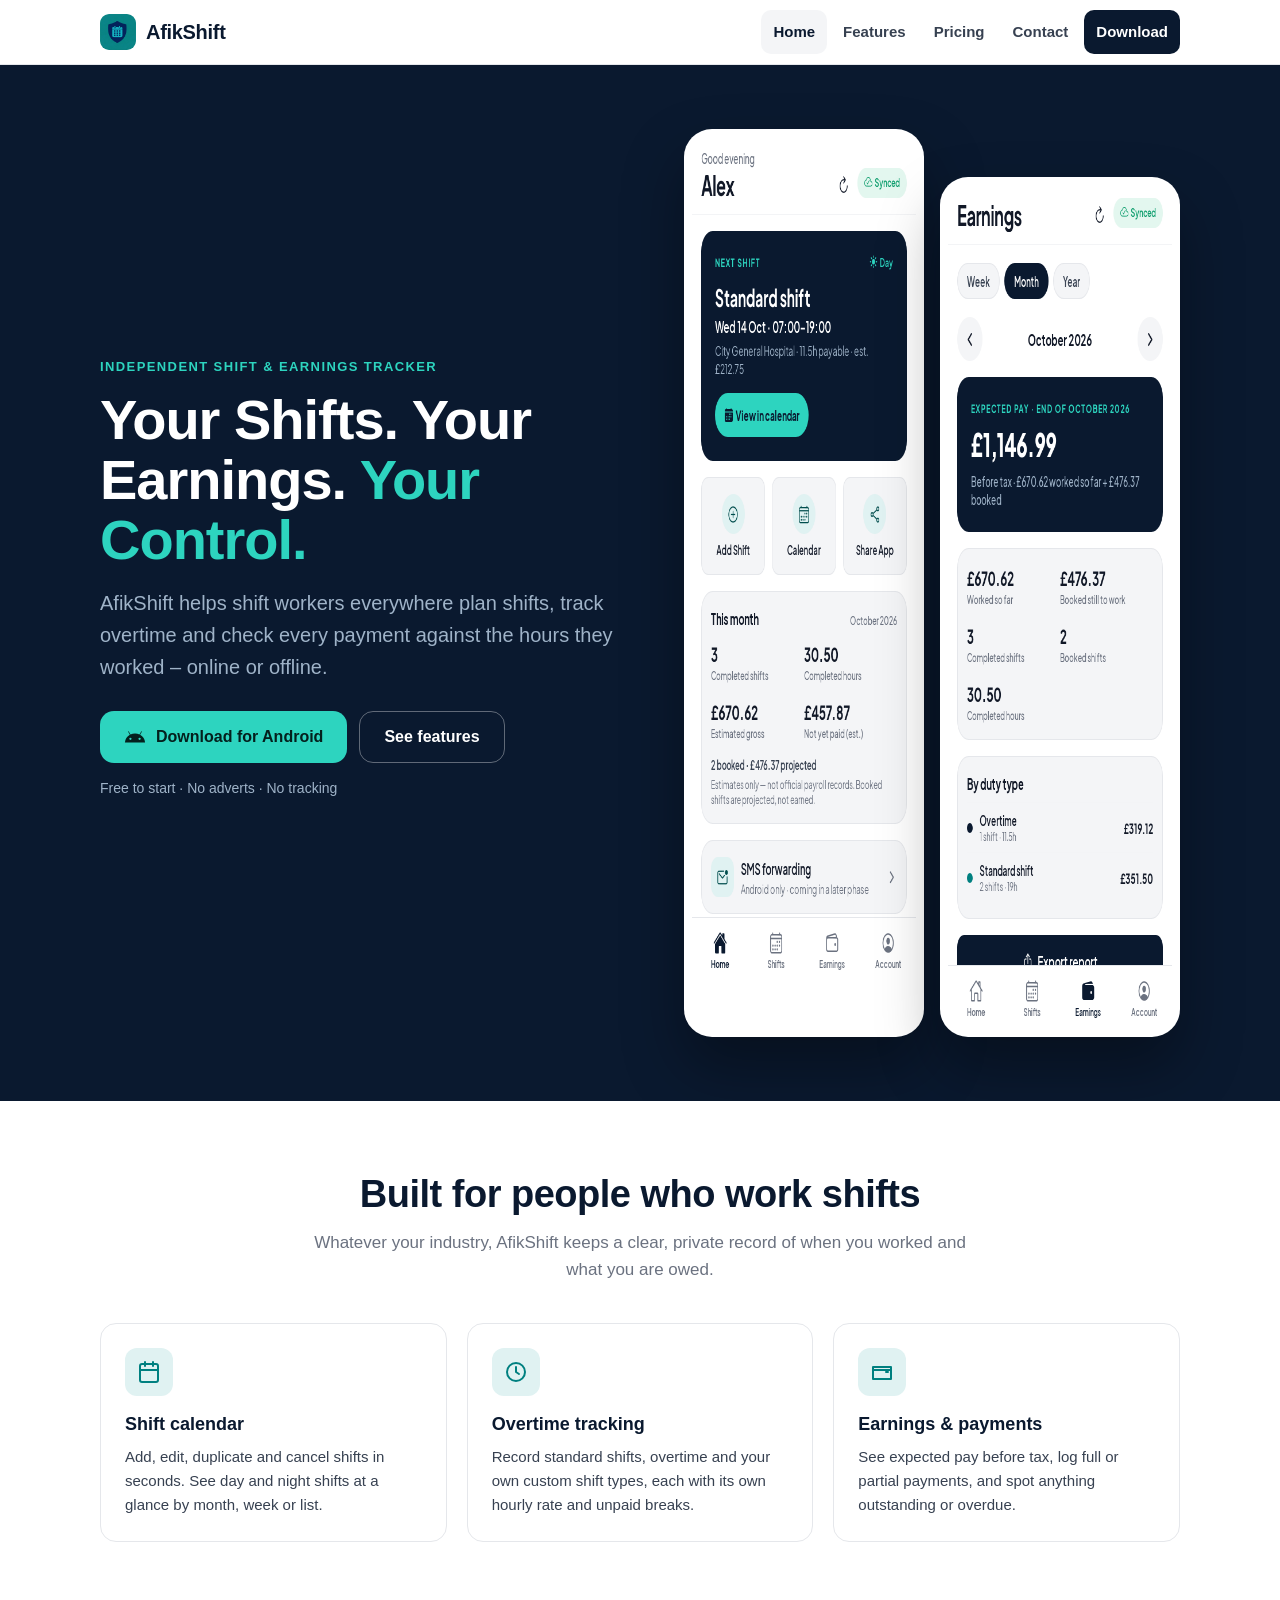
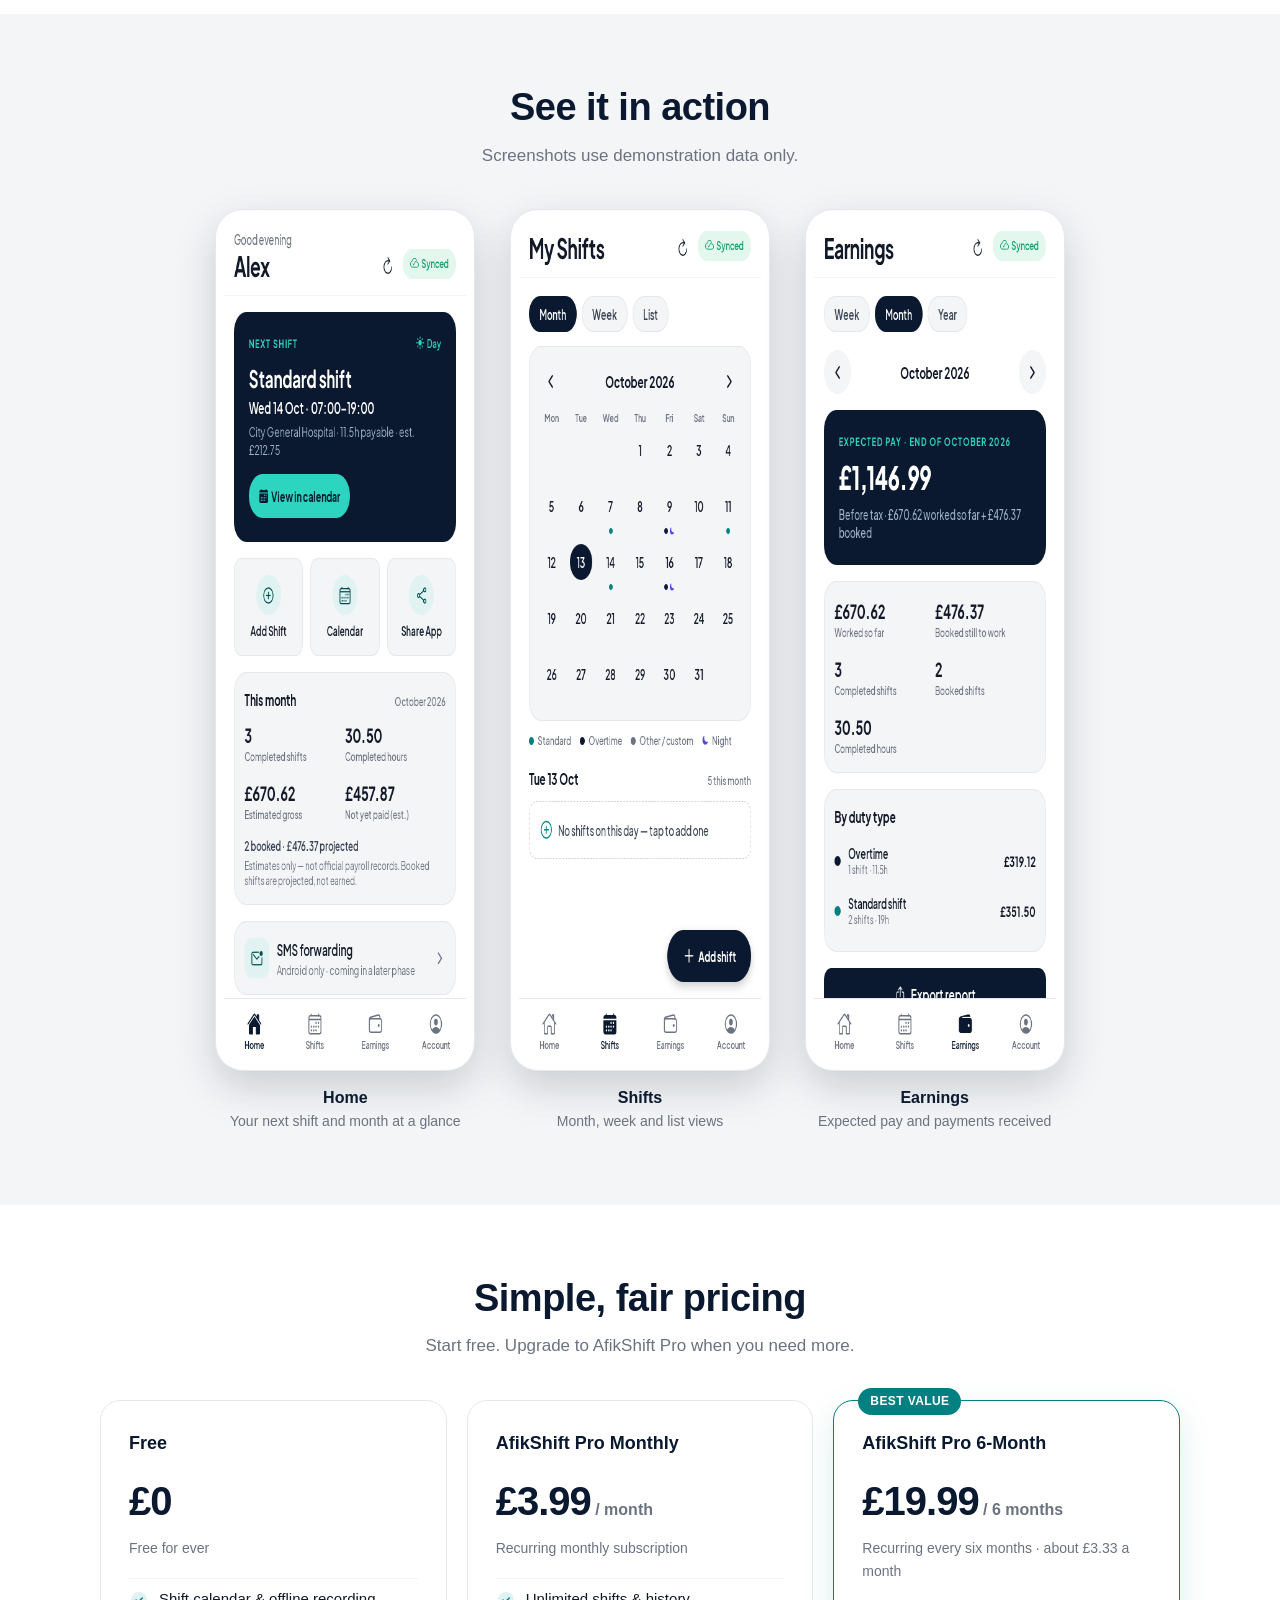
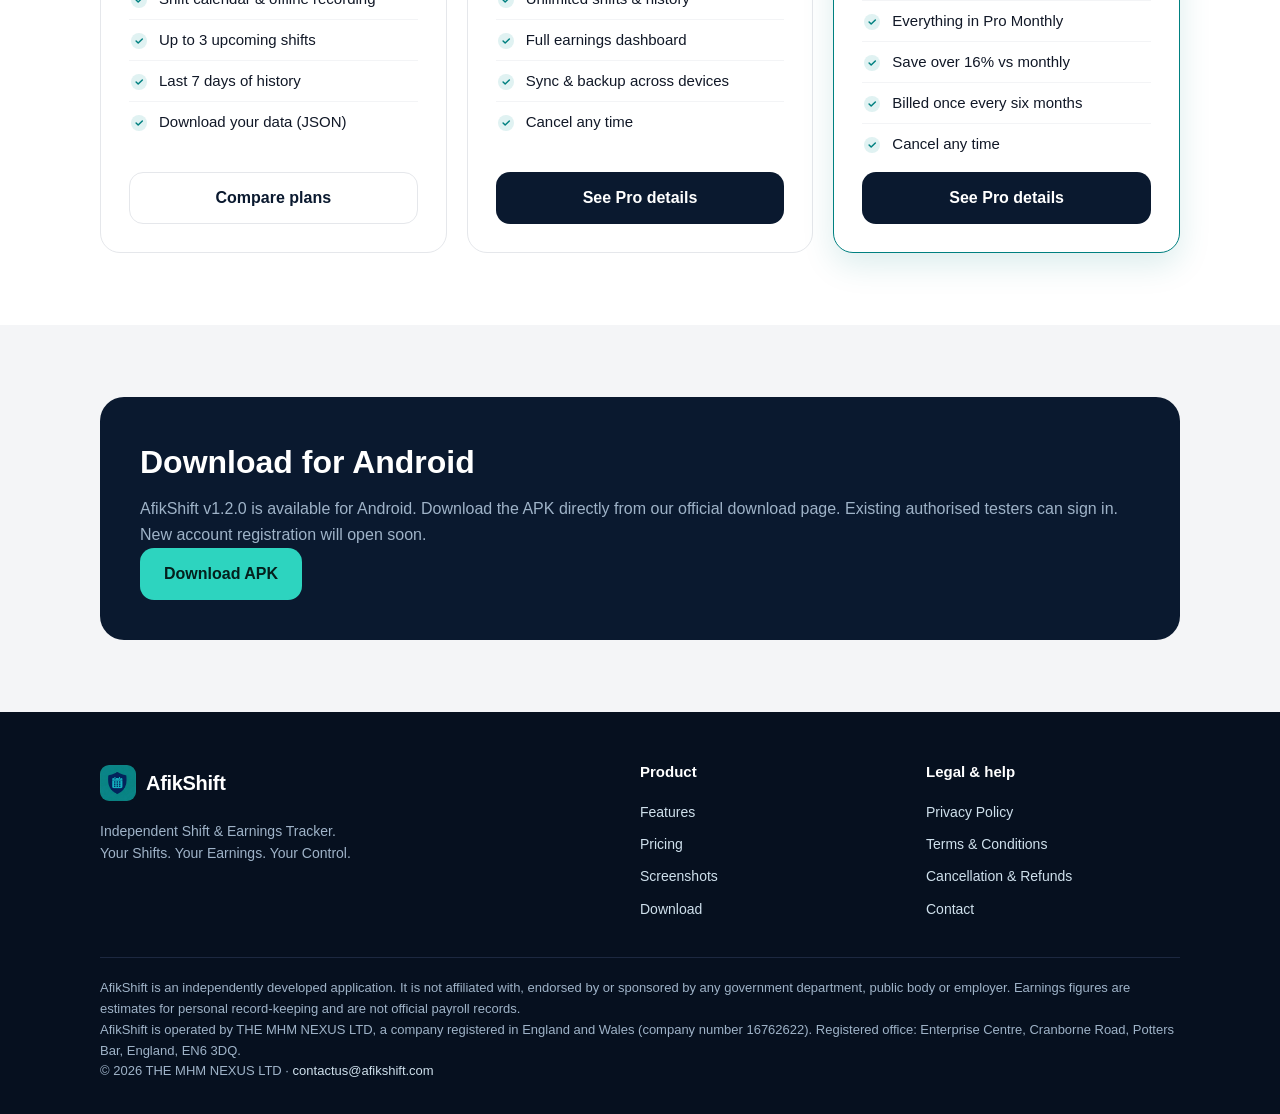
==== commit 5f0d64f2: "Remove disabled Android download button Removed the disabled download button for Android." ====
--- a/index.html
+++ b/index.html
@@ -72,7 +72,7 @@
   <div class="wrap">
     <div class="band">
       <div><h2>Download for Android</h2><p>AfikShift v1.2.0 is available for Android. Download the APK directly from our official download page. Existing authorised testers can sign in. New account registration will open soon.</p><a class="btn btn-teal" href="/download/android/">Download APK</a></div>
-     <span class="btn btn-teal" aria-disabled="true" data-testid="download-coming-soon">Download not yet enabled</span>
+     
     </div>
   </div>
 </section>
